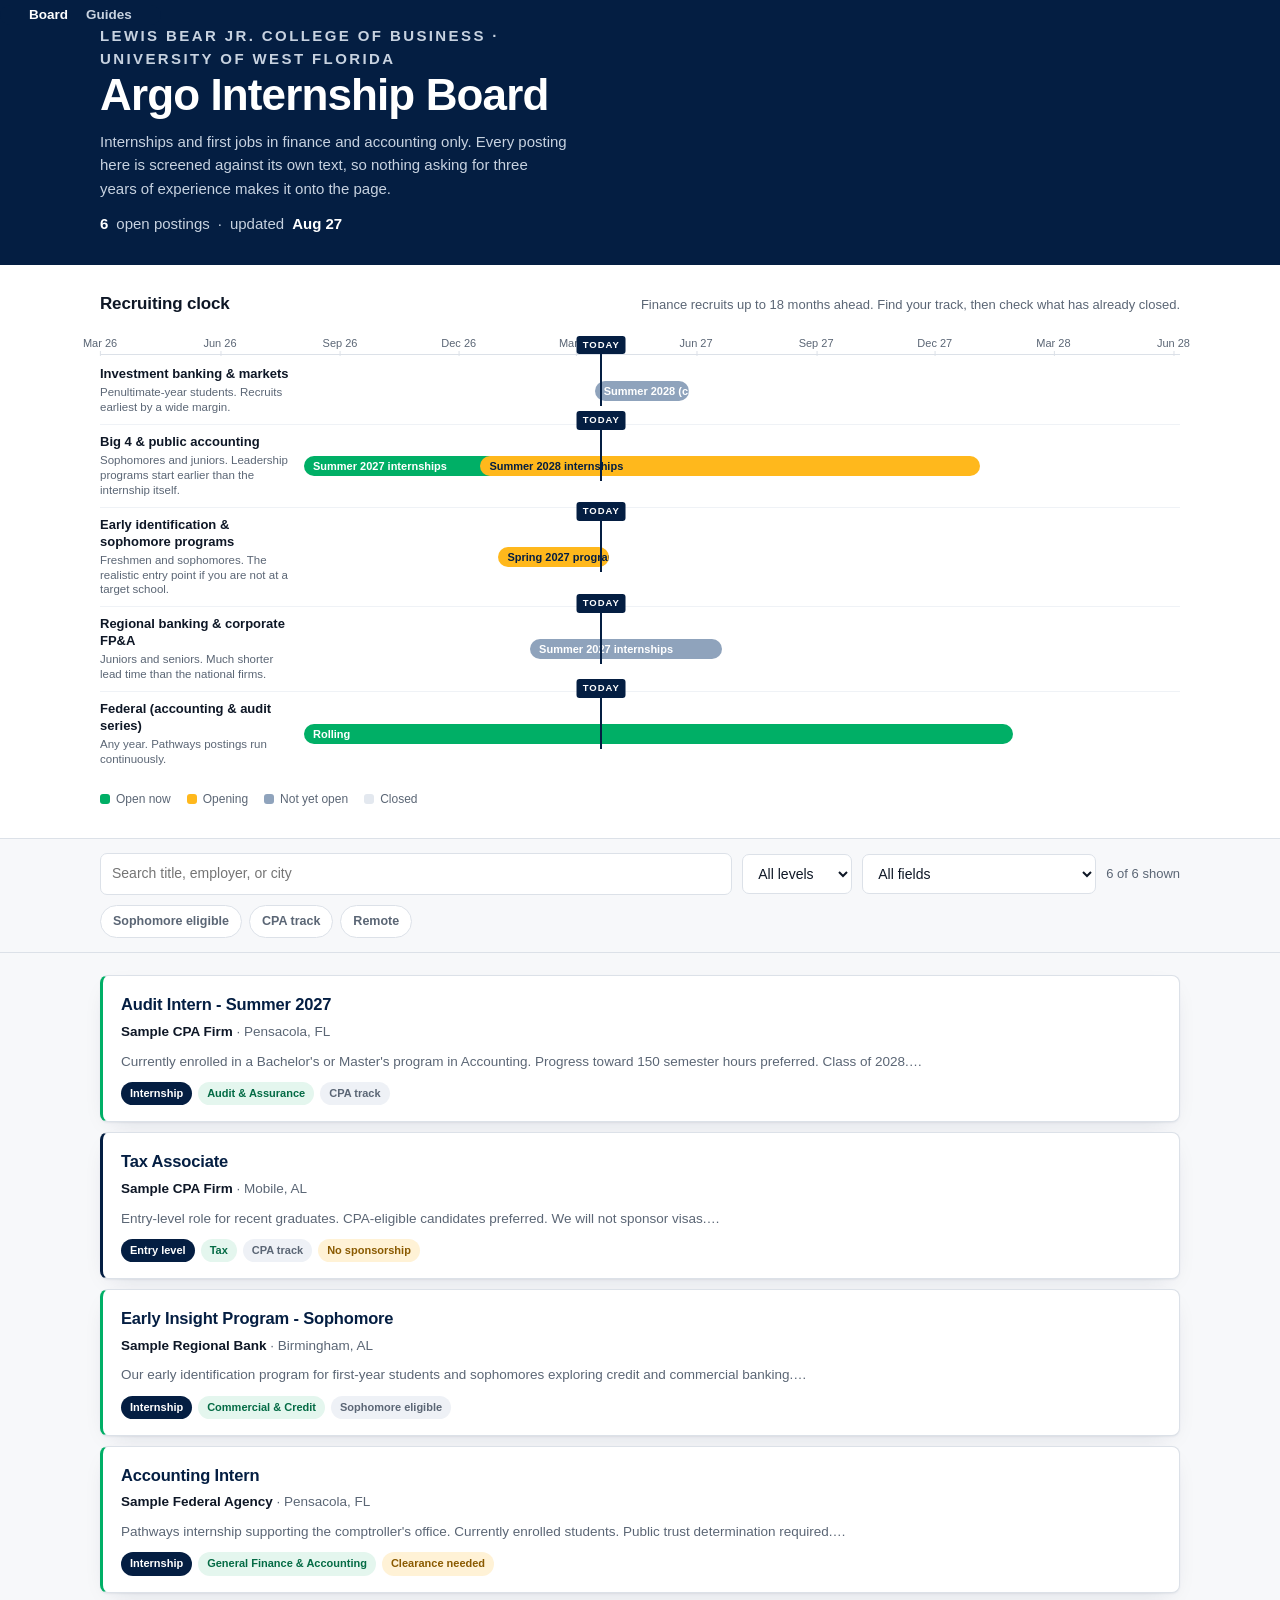
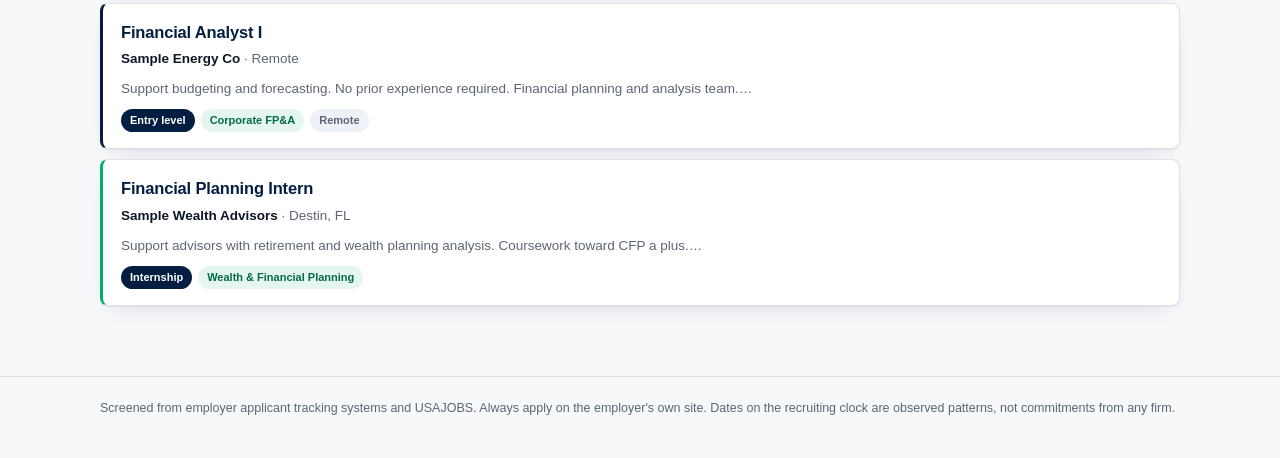
==== site/index.html @ 9f998d8c "Add files via upload" ====
<!DOCTYPE html>
<html lang="en">
<head>
<meta charset="utf-8">
<meta name="viewport" content="width=device-width, initial-scale=1">
<title>Argo Internship Board — Finance &amp; Accounting</title>
<meta name="description" content="Internships and entry-level roles for finance and accounting students, filtered so 'entry level' actually means entry level.">
<style>
:root{
  --navy:#041E42; --green:#00AF66; --marigold:#FFB81C;
  --ink:#0E1726; --muted:#5B6675; --line:#DCE1E8;
  --paper:#F7F8FA; --white:#fff;
  --shadow:0 1px 2px rgba(4,30,66,.06),0 8px 24px -12px rgba(4,30,66,.18);
}
*{box-sizing:border-box}
html{-webkit-text-size-adjust:100%}
body{
  margin:0; background:var(--paper); color:var(--ink);
  font:16px/1.55 Arial,Helvetica,sans-serif;
}
.wrap{max-width:1120px;margin:0 auto;padding:0 20px}
a{color:var(--navy)}
:focus-visible{outline:3px solid var(--marigold);outline-offset:2px;border-radius:3px}

/* ---------- masthead ---------- */
.masthead{background:var(--navy);color:#fff;padding:12px 0 30px}
.bar{background:var(--navy);padding:12px 0;border-bottom:1px solid rgba(255,255,255,.1)}
.bar .wrap{display:flex;gap:18px;align-items:center}
.bar a{color:#C7D2E0;text-decoration:none;font-size:13.5px;font-weight:700}
.bar a:hover,.bar a[aria-current]{color:#fff}
.eyebrow{
  font-size:11px;letter-spacing:.16em;text-transform:uppercase;
  color:var(--marigold);font-weight:700;margin:0 0 10px
}
.masthead h1{
  margin:0;font-size:clamp(28px,4.6vw,44px);line-height:1.08;
  letter-spacing:-.02em;font-weight:700
}
.masthead p{margin:12px 0 0;max-width:56ch;color:#C7D2E0;font-size:15px}
.meta{
  margin-top:18px;font-size:13px;color:#8FA3BC;
  display:flex;gap:8px;flex-wrap:wrap;align-items:center
}
.meta b{color:#fff;font-weight:700}

/* ---------- recruiting clock (signature) ---------- */
.clock{background:var(--white);border-bottom:1px solid var(--line);padding:26px 0 30px}
.sec-head{display:flex;justify-content:space-between;align-items:baseline;gap:16px;flex-wrap:wrap;margin-bottom:4px}
.sec-head h2{margin:0;font-size:17px;letter-spacing:-.01em}
.sec-head .hint{font-size:13px;color:var(--muted);margin:0}
.axis{position:relative;height:20px;margin:18px 0 2px;border-bottom:1px solid var(--line)}
.tick{position:absolute;top:0;font-size:11px;color:var(--muted);transform:translateX(-50%);white-space:nowrap}
.tick::after{content:"";position:absolute;left:50%;top:16px;width:1px;height:5px;background:var(--line)}
.track{display:grid;grid-template-columns:190px 1fr;gap:14px;align-items:center;padding:9px 0;border-bottom:1px solid #EFF2F6}
.track:last-child{border-bottom:0}
.track-name{font-size:13px;font-weight:700;line-height:1.3}
.track-name span{display:block;font-weight:400;color:var(--muted);font-size:11.5px;margin-top:2px}
.lane{position:relative;height:30px}
.bar{
  position:absolute;top:5px;height:20px;border-radius:10px;
  display:flex;align-items:center;padding:0 9px;overflow:hidden;
  font-size:11px;font-weight:700;color:#fff;white-space:nowrap;
  border:0;cursor:help
}
.bar.open{background:var(--green)}
.bar.opening{background:var(--marigold);color:var(--navy)}
.bar.upcoming{background:#8FA3BC}
.bar.closed{background:#E3E8EF;color:var(--muted)}
.today{position:absolute;top:-24px;bottom:0;width:2px;background:var(--navy);z-index:3}
.today::after{
  content:"TODAY";position:absolute;top:-16px;left:50%;transform:translateX(-50%);
  background:var(--navy);color:#fff;font-size:9.5px;font-weight:700;
  letter-spacing:.1em;padding:2px 6px;border-radius:3px
}
.legend{display:flex;gap:16px;flex-wrap:wrap;margin-top:14px;font-size:12px;color:var(--muted)}
.legend i{display:inline-block;width:10px;height:10px;border-radius:3px;margin-right:6px;vertical-align:-1px}

/* ---------- controls ---------- */
.controls{
  position:sticky;top:0;z-index:5;background:rgba(247,248,250,.94);
  backdrop-filter:blur(8px);border-bottom:1px solid var(--line);padding:14px 0
}
.controls .row{display:flex;gap:10px;flex-wrap:wrap;align-items:center}
input[type=search],select{
  font:inherit;font-size:14px;padding:9px 11px;border:1px solid var(--line);
  border-radius:7px;background:var(--white);color:var(--ink);min-height:40px
}
input[type=search]{flex:1 1 240px}
.chips{display:flex;gap:7px;flex-wrap:wrap;margin-top:10px}
.chip{
  font:inherit;font-size:12.5px;font-weight:700;padding:6px 12px;border-radius:99px;
  border:1px solid var(--line);background:var(--white);color:var(--muted);cursor:pointer
}
.chip[aria-pressed=true]{background:var(--navy);border-color:var(--navy);color:#fff}
.count{font-size:13px;color:var(--muted);margin-left:auto;white-space:nowrap}

/* ---------- postings ---------- */
main{padding:22px 0 60px}
.card{
  background:var(--white);border:1px solid var(--line);border-left:3px solid var(--navy);
  border-radius:8px;padding:16px 18px;margin-bottom:10px;box-shadow:var(--shadow)
}
.card.internship{border-left-color:var(--green)}
.card h3{margin:0 0 4px;font-size:16.5px;letter-spacing:-.01em}
.card h3 a{text-decoration:none}
.card h3 a:hover{text-decoration:underline}
.org{font-size:13.5px;color:var(--muted);margin:0 0 9px}
.org b{color:var(--ink);font-weight:700}
.snippet{margin:0;font-size:13.5px;color:var(--muted);line-height:1.5}
.tags{display:flex;gap:6px;flex-wrap:wrap;margin:10px 0 0}
.tag{font-size:11px;font-weight:700;padding:3px 9px;border-radius:99px;background:#EEF1F6;color:var(--muted)}
.tag.level{background:var(--navy);color:#fff}
.tag.bucket{background:#E4F6EE;color:#046B45}
.tag.warn{background:#FFF2D6;color:#8A5A00}
.empty{text-align:center;padding:56px 20px;color:var(--muted)}
.empty b{display:block;color:var(--ink);font-size:17px;margin-bottom:6px}
footer{border-top:1px solid var(--line);padding:22px 0 40px;font-size:12.5px;color:var(--muted)}

@media(max-width:760px){
  .track{grid-template-columns:1fr;gap:4px}
  .lane{height:26px}
  .count{margin-left:0;width:100%}
}
@media(prefers-reduced-motion:reduce){*{transition:none!important;animation:none!important}}
</style>
</head>
<body>

<nav class="bar"><div class="wrap">
  <a href="index.html" aria-current="page">Board</a>
  <a href="learn.html">Guides</a>
</div></nav>

<header class="masthead">
  <div class="wrap">
    <p class="eyebrow">Lewis Bear Jr. College of Business · University of West Florida</p>
    <h1>Argo Internship Board</h1>
    <p>Internships and first jobs in finance and accounting only. Every posting here is screened against its own text, so nothing asking for three years of experience makes it onto the page.</p>
    <p class="meta"><b id="jobCount">—</b> open postings <span>·</span> updated <b id="updated">—</b></p>
  </div>
</header>

<section class="clock" aria-labelledby="clockHead">
  <div class="wrap">
    <div class="sec-head">
      <h2 id="clockHead">Recruiting clock</h2>
      <p class="hint">Finance recruits up to 18 months ahead. Find your track, then check what has already closed.</p>
    </div>
    <div class="axis" id="axis"></div>
    <div id="tracks"></div>
    <div class="legend">
      <span><i style="background:#00AF66"></i>Open now</span>
      <span><i style="background:#FFB81C"></i>Opening</span>
      <span><i style="background:#8FA3BC"></i>Not yet open</span>
      <span><i style="background:#E3E8EF"></i>Closed</span>
    </div>
  </div>
</section>

<section class="controls" aria-label="Filter postings">
  <div class="wrap">
    <div class="row">
      <input type="search" id="q" placeholder="Search title, employer, or city" aria-label="Search postings">
      <select id="level" aria-label="Filter by level">
        <option value="">All levels</option>
        <option>Internship</option>
        <option>Entry level</option>
      </select>
      <select id="bucket" aria-label="Filter by field"><option value="">All fields</option></select>
      <span class="count" id="count"></span>
    </div>
    <div class="chips" id="chips"></div>
  </div>
</section>

<main>
  <div class="wrap" id="list"></div>
</main>

<footer>
  <div class="wrap">
    Screened from employer applicant tracking systems and USAJOBS. Always apply on the employer's own site.
    Dates on the recruiting clock are observed patterns, not commitments from any firm.
  </div>
</footer>

<script>
const CHIPS = ["Sophomore eligible","CPA track","Remote"];
let JOBS = [], active = new Set();

const fmt = d => new Date(d).toLocaleDateString("en-US",{month:"short",day:"numeric"});
const esc = s => String(s??"").replace(/[&<>"]/g,c=>({"&":"&amp;","<":"&lt;",">":"&gt;",'"':"&quot;"}[c]));

/* ---------- recruiting clock ---------- */
function drawClock(cal){
  const now = new Date();
  const start = new Date(now); start.setMonth(start.getMonth()-9); start.setDate(1);
  const end   = new Date(now); end.setMonth(end.getMonth()+18);
  const span  = end - start;
  const pct   = d => Math.max(0, Math.min(100, (new Date(d)-start)/span*100));

  const axis = document.getElementById("axis");
  for(let d=new Date(start); d<end; d.setMonth(d.getMonth()+3)){
    const t = document.createElement("span");
    t.className = "tick";
    t.style.left = pct(d)+"%";
    t.textContent = d.toLocaleDateString("en-US",{month:"short",year:"2-digit"});
    axis.appendChild(t);
  }

  const host = document.getElementById("tracks");
  cal.tracks.forEach(tr=>{
    const row = document.createElement("div");
    row.className = "track";
    row.innerHTML = `<div class="track-name">${esc(tr.track)}<span>${esc(tr.audience)}</span></div>`;
    const lane = document.createElement("div");
    lane.className = "lane";

    tr.windows.forEach(w=>{
      const l = pct(w.opens), r = pct(w.closes);
      if(r - l < 0.4) return;                    // entirely off-axis
      const bar = document.createElement("button");
      bar.type = "button";
      bar.className = "bar " + w.status;
      bar.style.left = l+"%";
      bar.style.width = (r-l)+"%";
      bar.textContent = w.cycle;
      bar.title = `${w.cycle}\n${fmt(w.opens)} – ${fmt(w.closes)}\n\n${w.note}`;
      lane.appendChild(bar);
    });

    const marker = document.createElement("div");
    marker.className = "today";
    marker.style.left = pct(now)+"%";
    lane.appendChild(marker);

    row.appendChild(lane);
    host.appendChild(row);
  });
}

/* ---------- postings ---------- */
function render(){
  const q = document.getElementById("q").value.toLowerCase().trim();
  const lvl = document.getElementById("level").value;
  const bkt = document.getElementById("bucket").value;

  const hits = JOBS.filter(j=>{
    if(lvl && j.level !== lvl) return false;
    if(bkt && j.bucket !== bkt) return false;
    for(const f of active) if(!(j.flags||[]).includes(f)) return false;
    if(q && !`${j.title} ${j.company} ${j.location}`.toLowerCase().includes(q)) return false;
    return true;
  });

  document.getElementById("count").textContent =
    `${hits.length} of ${JOBS.length} shown`;

  const list = document.getElementById("list");
  if(!hits.length){
    list.innerHTML = `<div class="empty"><b>Nothing matches those filters.</b>
      Clear a filter, or widen the field. Postings refresh four times a day.</div>`;
    return;
  }

  list.innerHTML = hits.map(j=>{
    const warn = new Set(["Clearance needed","No sponsorship"]);
    const tags = [
      `<span class="tag level">${esc(j.level)}</span>`,
      `<span class="tag bucket">${esc(j.bucket)}</span>`,
      ...(j.flags||[]).map(f=>`<span class="tag ${warn.has(f)?"warn":""}">${esc(f)}</span>`)
    ].join("");
    return `<article class="card ${j.level==="Internship"?"internship":""}">
      <h3><a href="${esc(j.url)}" target="_blank" rel="noopener">${esc(j.title)}</a></h3>
      <p class="org"><b>${esc(j.company)}</b>${j.location?" · "+esc(j.location):""}</p>
      ${j.snippet?`<p class="snippet">${esc(j.snippet)}…</p>`:""}
      <div class="tags">${tags}</div>
    </article>`;
  }).join("");
}

function buildChips(){
  const host = document.getElementById("chips");
  CHIPS.forEach(f=>{
    const b = document.createElement("button");
    b.className = "chip"; b.type = "button";
    b.textContent = f; b.setAttribute("aria-pressed","false");
    b.onclick = ()=>{
      active.has(f) ? active.delete(f) : active.add(f);
      b.setAttribute("aria-pressed", active.has(f));
      render();
    };
    host.appendChild(b);
  });
}

/* ---------- boot ---------- */
Promise.all([
  fetch("jobs.json").then(r=>r.json()),
  fetch("calendar.json").then(r=>r.json())
]).then(([data, cal])=>{
  JOBS = data.jobs || [];
  document.getElementById("jobCount").textContent = JOBS.length;
  document.getElementById("updated").textContent =
    data.generated ? fmt(data.generated) : "—";

  const sel = document.getElementById("bucket");
  [...new Set(JOBS.map(j=>j.bucket))].sort().forEach(b=>{
    const o = document.createElement("option"); o.textContent = b; sel.appendChild(o);
  });

  buildChips();
  drawClock(cal);
  render();

  ["q","level","bucket"].forEach(id=>{
    const el = document.getElementById(id);
    el.addEventListener(id==="q" ? "input" : "change", render);
  });
}).catch(err=>{
  document.getElementById("list").innerHTML =
    `<div class="empty"><b>Postings didn't load.</b>
     jobs.json is missing or malformed. Run <code>python scripts/fetch.py</code> and reload.</div>`;
  console.error(err);
});
</script>
</body>
</html>
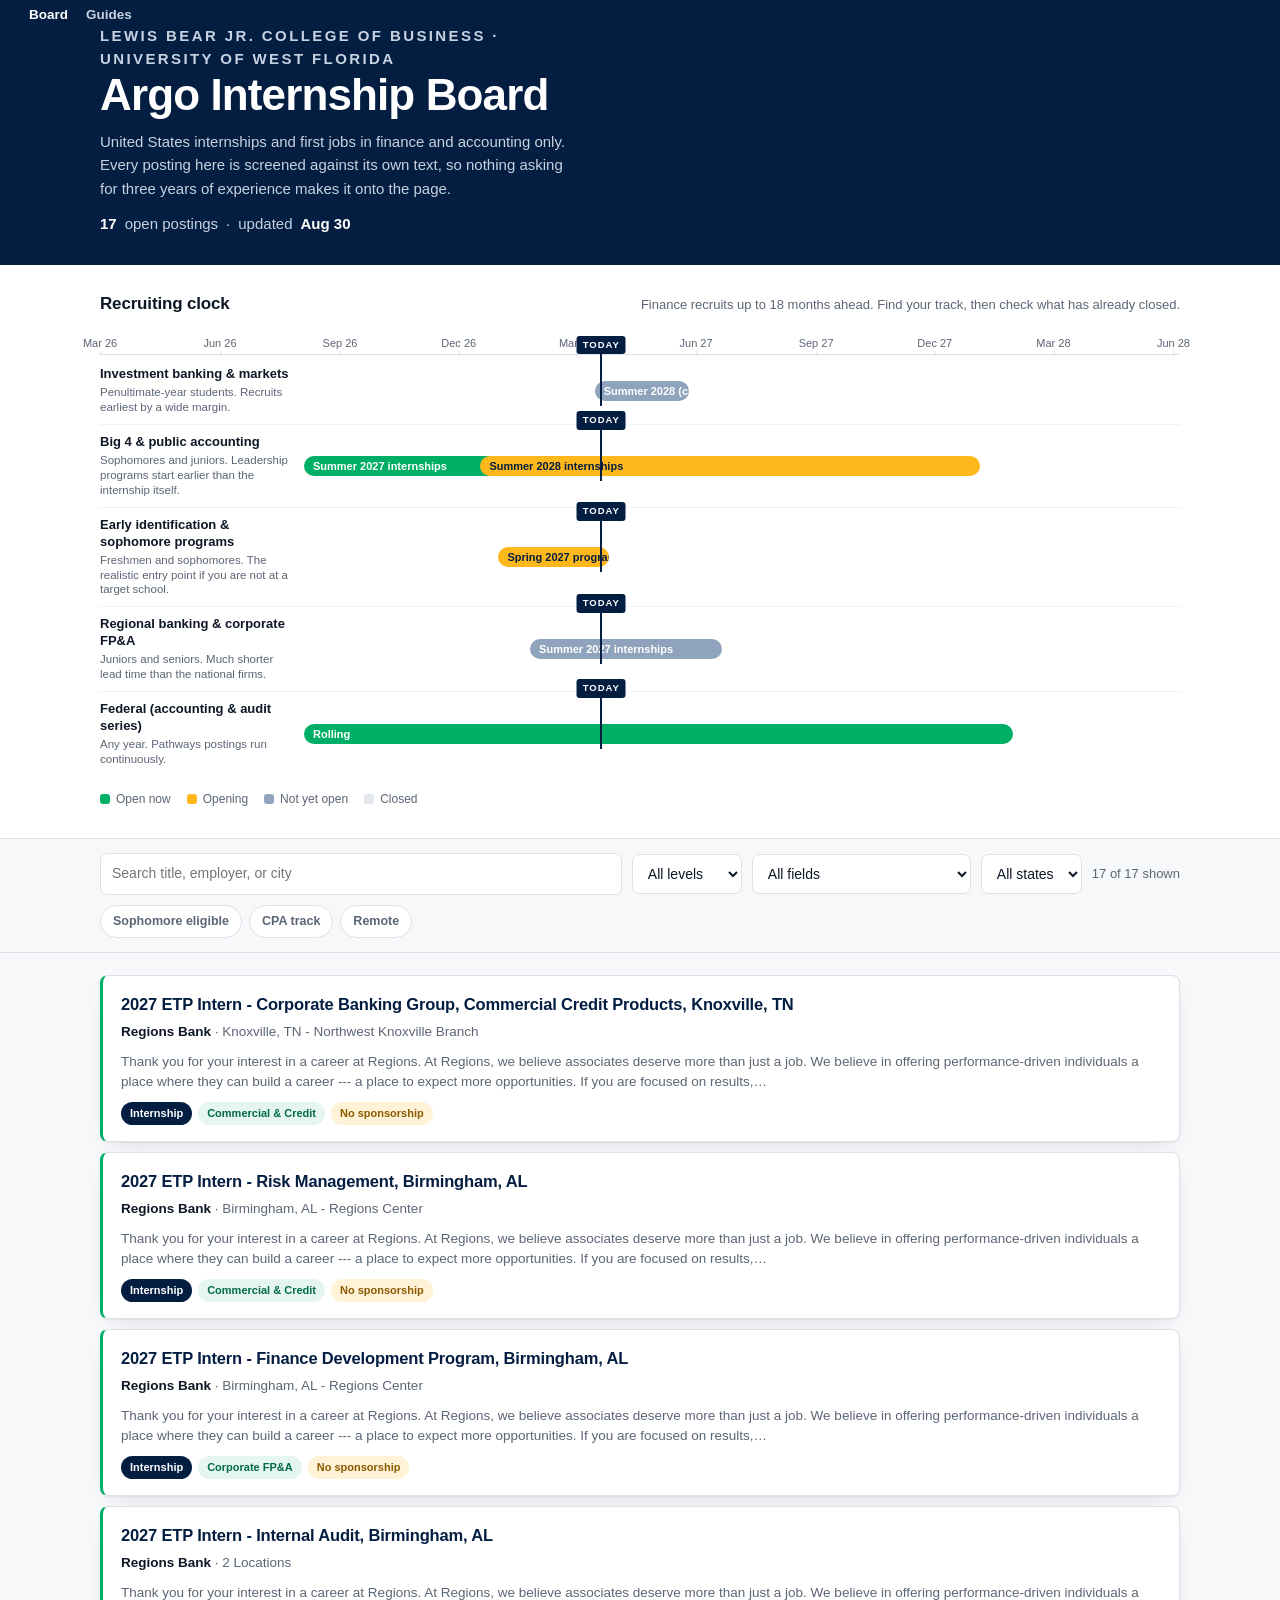
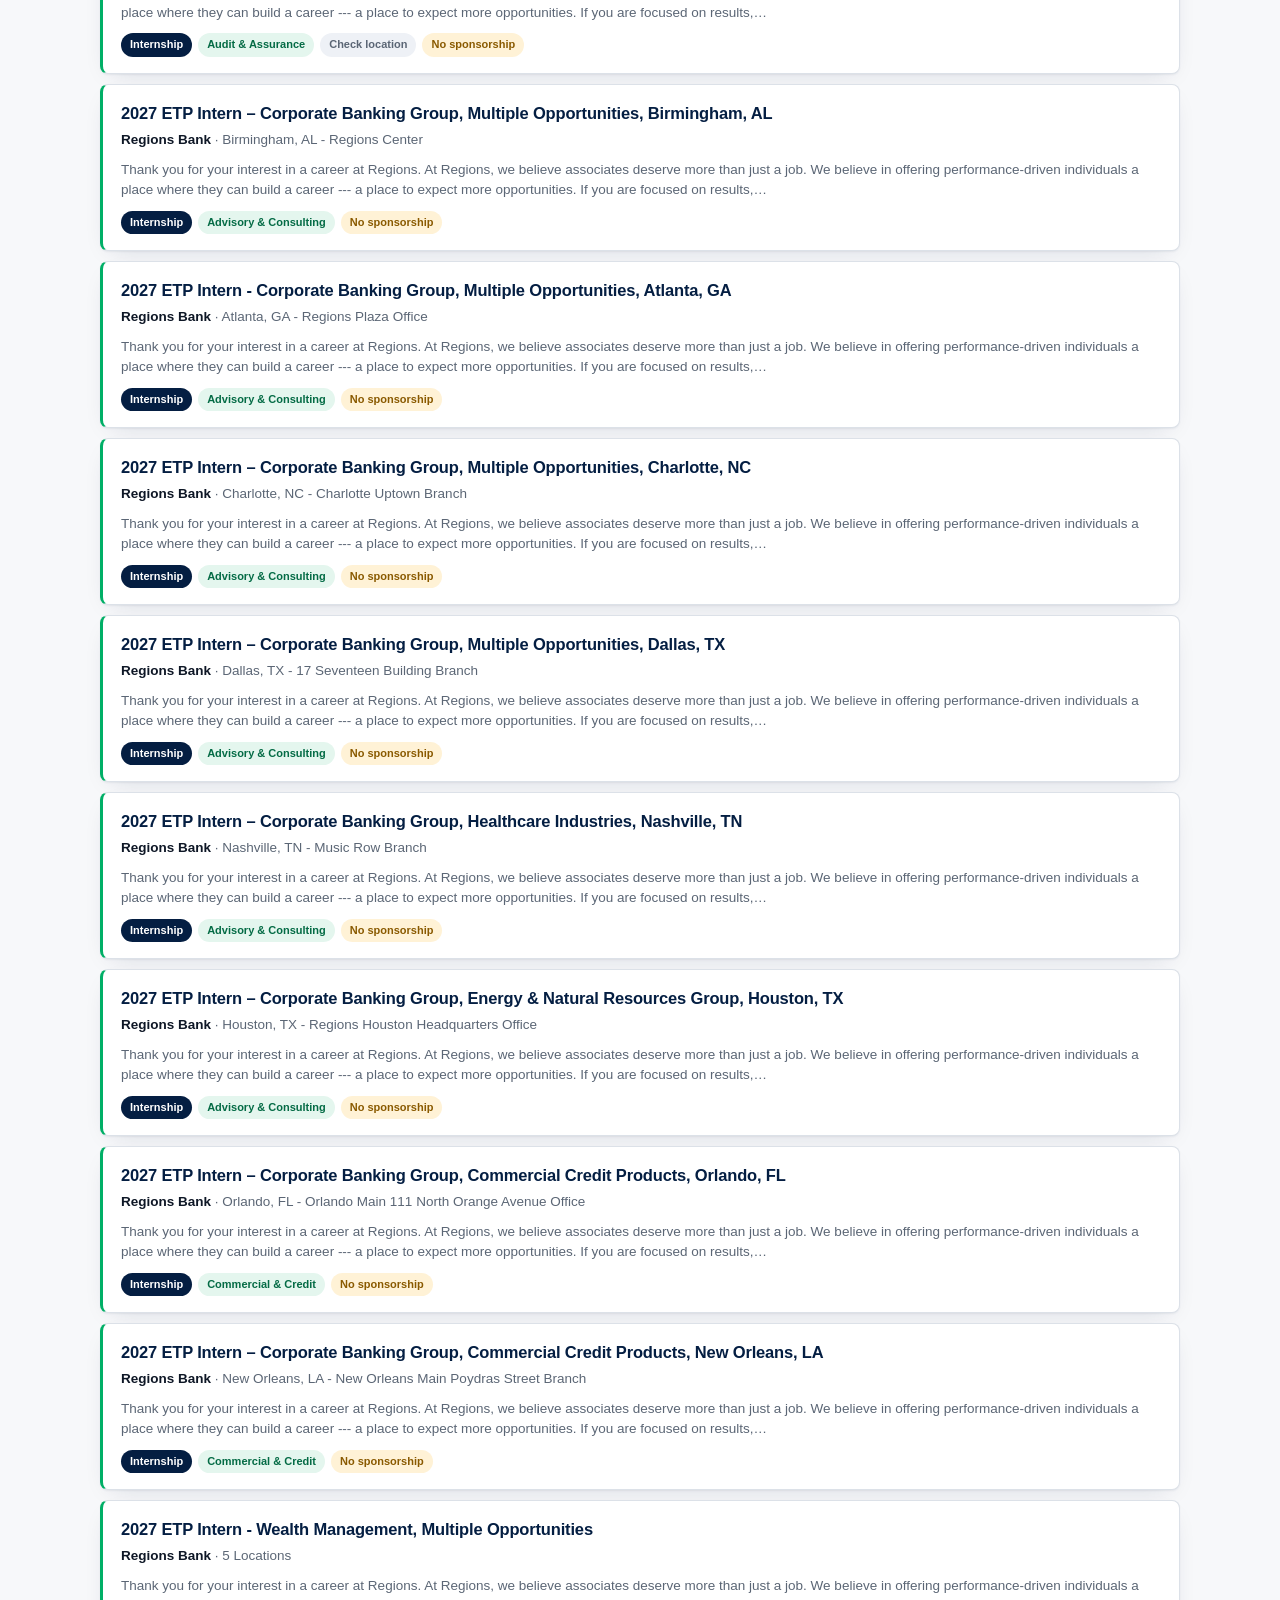
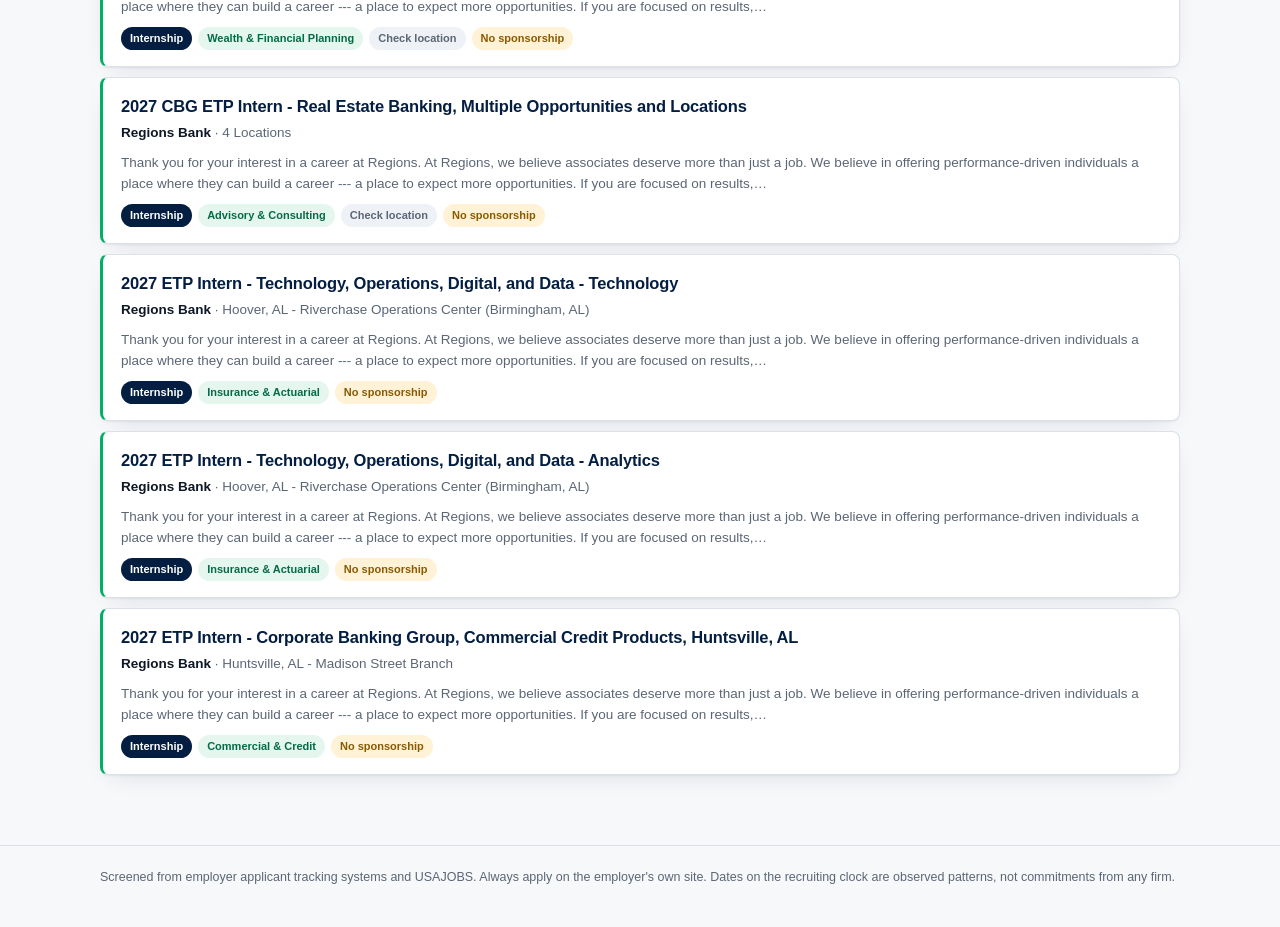
==== commit 4e6f0435: "Add files via upload" ====
--- a/site/index.html
+++ b/site/index.html
@@ -106,6 +106,7 @@
 .card h3 a:hover{text-decoration:underline}
 .org{font-size:13.5px;color:var(--muted);margin:0 0 9px}
 .org b{color:var(--ink);font-weight:700}
+.more{color:var(--green);font-weight:700;font-size:12px}
 .snippet{margin:0;font-size:13.5px;color:var(--muted);line-height:1.5}
 .tags{display:flex;gap:6px;flex-wrap:wrap;margin:10px 0 0}
 .tag{font-size:11px;font-weight:700;padding:3px 9px;border-radius:99px;background:#EEF1F6;color:var(--muted)}
@@ -135,7 +136,7 @@
   <div class="wrap">
     <p class="eyebrow">Lewis Bear Jr. College of Business · University of West Florida</p>
     <h1>Argo Internship Board</h1>
-    <p>Internships and first jobs in finance and accounting only. Every posting here is screened against its own text, so nothing asking for three years of experience makes it onto the page.</p>
+    <p>United States internships and first jobs in finance and accounting only. Every posting here is screened against its own text, so nothing asking for three years of experience makes it onto the page.</p>
     <p class="meta"><b id="jobCount">—</b> open postings <span>·</span> updated <b id="updated">—</b></p>
   </div>
 </header>
@@ -167,6 +168,7 @@
         <option>Entry level</option>
       </select>
       <select id="bucket" aria-label="Filter by field"><option value="">All fields</option></select>
+      <select id="state" aria-label="Filter by state"><option value="">All states</option></select>
       <span class="count" id="count"></span>
     </div>
     <div class="chips" id="chips"></div>
@@ -244,10 +246,12 @@
   const q = document.getElementById("q").value.toLowerCase().trim();
   const lvl = document.getElementById("level").value;
   const bkt = document.getElementById("bucket").value;
+  const st  = document.getElementById("state").value;
 
   const hits = JOBS.filter(j=>{
     if(lvl && j.level !== lvl) return false;
     if(bkt && j.bucket !== bkt) return false;
+    if(st && !(j.states||[j.state]).includes(st)) return false;
     for(const f of active) if(!(j.flags||[]).includes(f)) return false;
     if(q && !`${j.title} ${j.company} ${j.location}`.toLowerCase().includes(q)) return false;
     return true;
@@ -272,7 +276,7 @@
     ].join("");
     return `<article class="card ${j.level==="Internship"?"internship":""}">
       <h3><a href="${esc(j.url)}" target="_blank" rel="noopener">${esc(j.title)}</a></h3>
-      <p class="org"><b>${esc(j.company)}</b>${j.location?" · "+esc(j.location):""}</p>
+      <p class="org"><b>${esc(j.company)}</b>${j.location?" · "+esc(j.location):""}${j.extra_locations?` <span class="more">+${j.extra_locations} more location${j.extra_locations>1?"s":""}</span>`:""}</p>
       ${j.snippet?`<p class="snippet">${esc(j.snippet)}…</p>`:""}
       <div class="tags">${tags}</div>
     </article>`;
@@ -309,11 +313,17 @@
     const o = document.createElement("option"); o.textContent = b; sel.appendChild(o);
   });
 
+  const stSel = document.getElementById("state");
+  [...new Set(JOBS.flatMap(j=>j.states||[j.state]).filter(Boolean))].sort().forEach(st=>{
+    const o = document.createElement("option"); o.value = st; o.textContent = st;
+    stSel.appendChild(o);
+  });
+
   buildChips();
   drawClock(cal);
   render();
 
-  ["q","level","bucket"].forEach(id=>{
+  ["q","level","bucket","state"].forEach(id=>{
     const el = document.getElementById(id);
     el.addEventListener(id==="q" ? "input" : "change", render);
   });
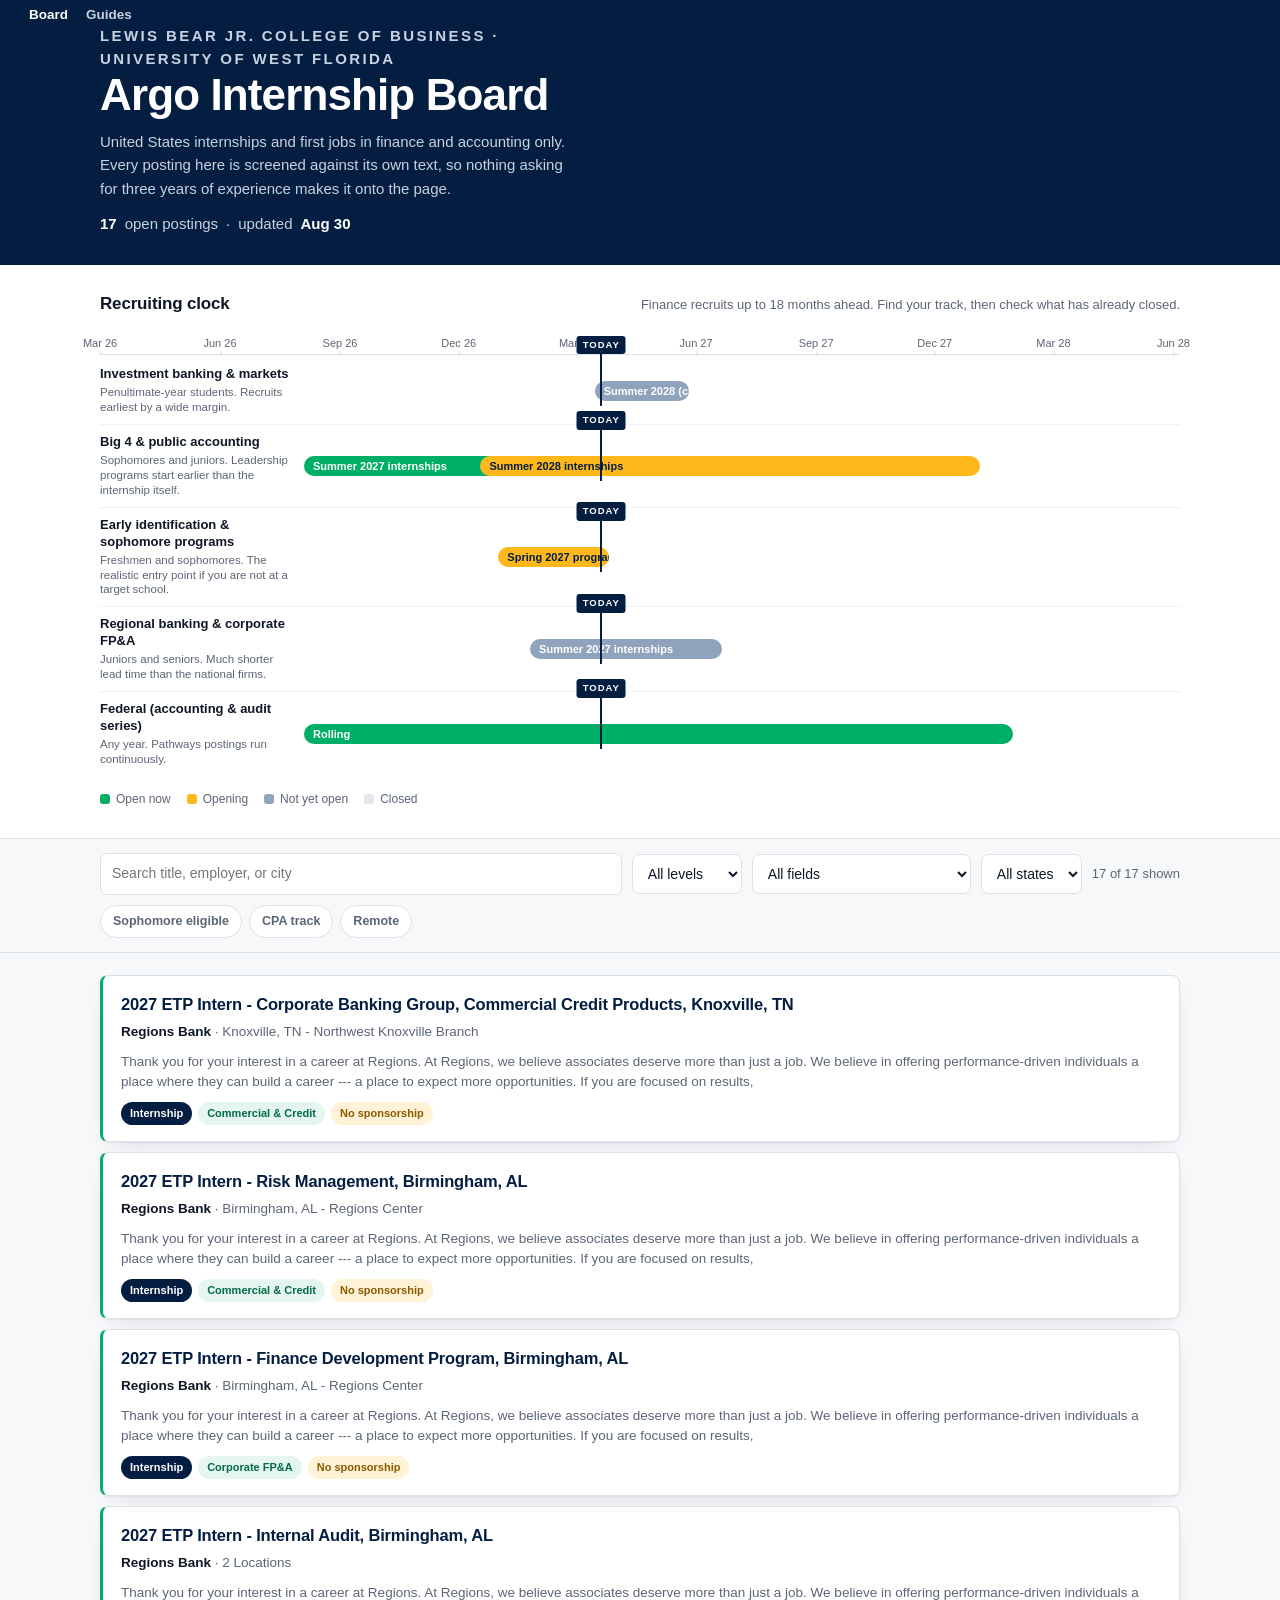
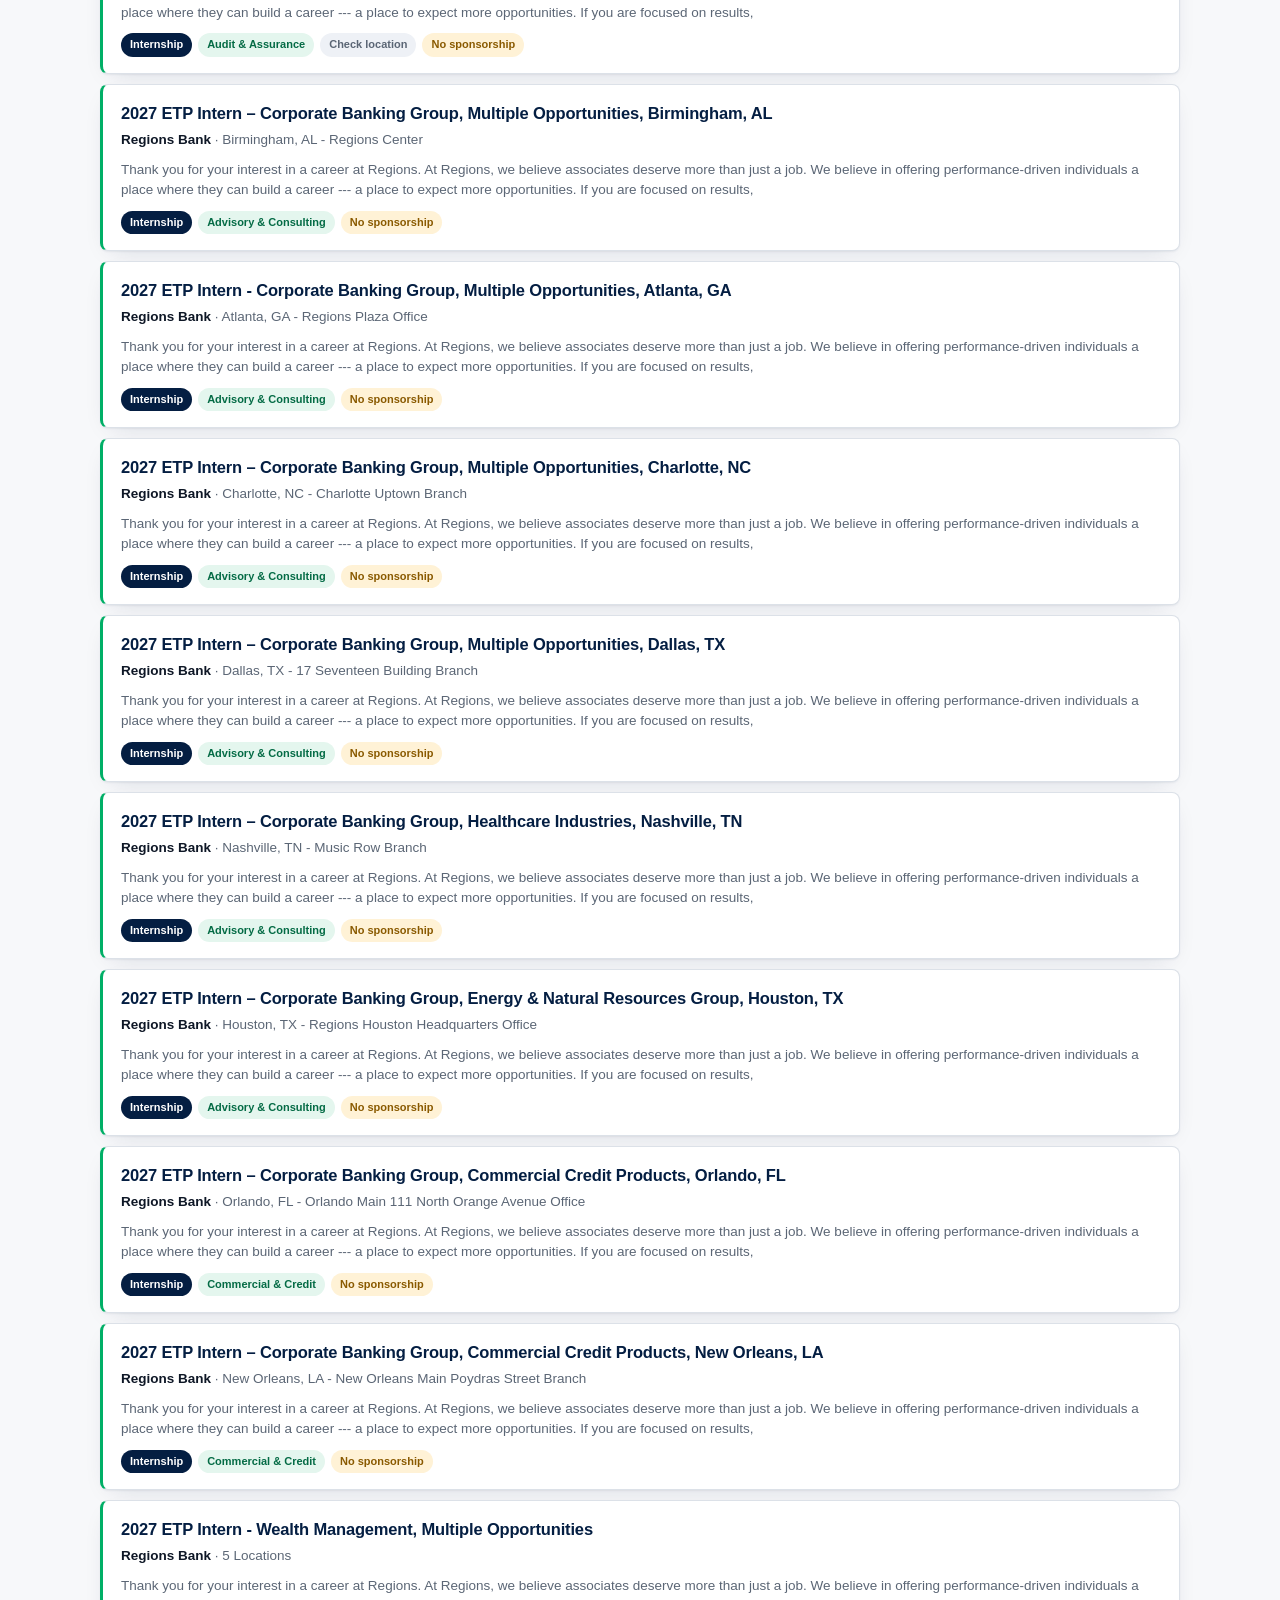
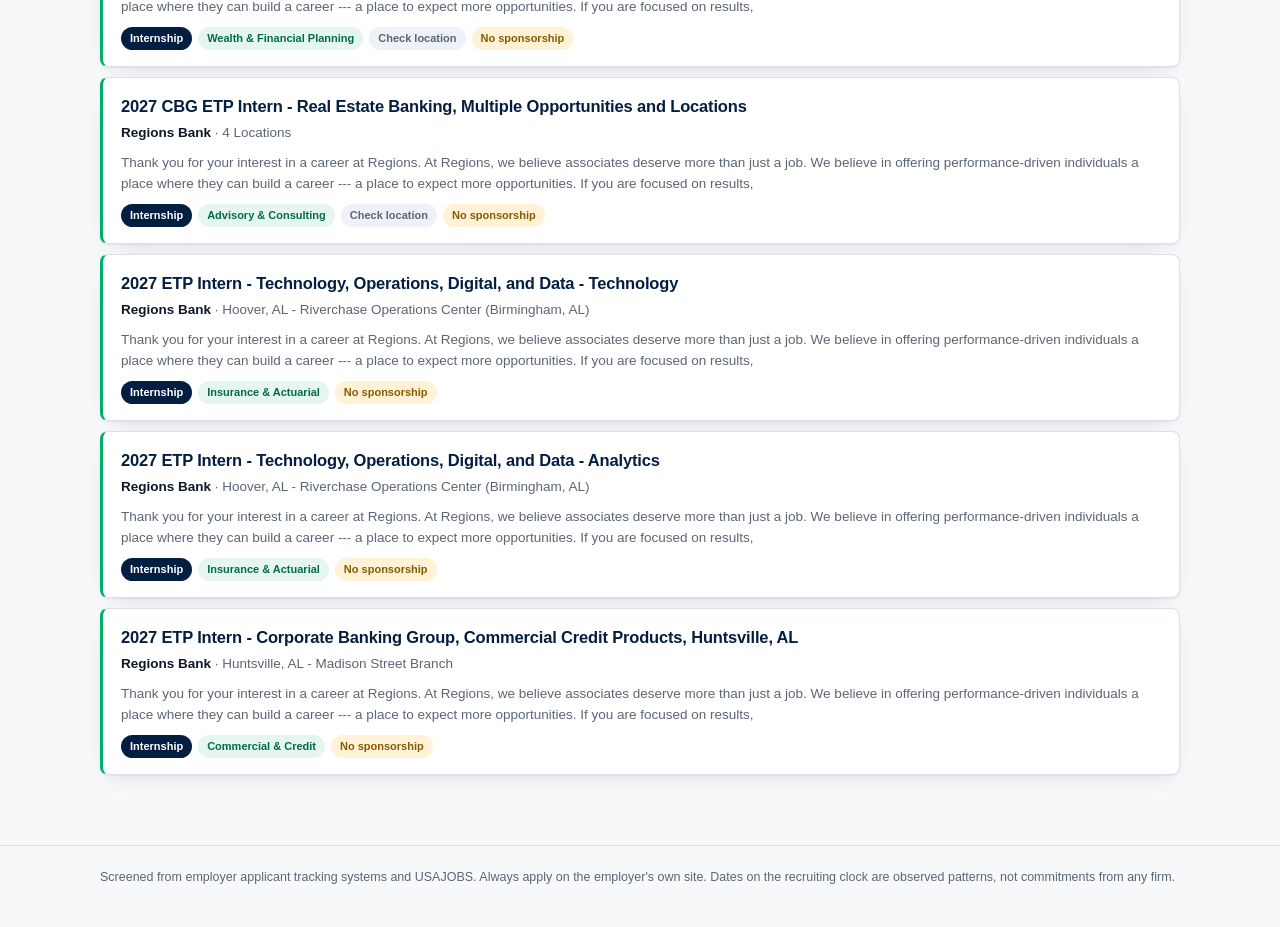
==== commit 001c7438: "Add files via upload" ====
--- a/site/index.html
+++ b/site/index.html
@@ -101,12 +101,16 @@
   border-radius:8px;padding:16px 18px;margin-bottom:10px;box-shadow:var(--shadow)
 }
 .card.internship{border-left-color:var(--green)}
+.card.program{border-left-color:var(--marigold)}
 .card h3{margin:0 0 4px;font-size:16.5px;letter-spacing:-.01em}
 .card h3 a{text-decoration:none}
 .card h3 a:hover{text-decoration:underline}
 .org{font-size:13.5px;color:var(--muted);margin:0 0 9px}
 .org b{color:var(--ink);font-weight:700}
 .more{color:var(--green);font-weight:700;font-size:12px}
+.cycle{margin:0 0 8px;font-size:13px;font-weight:700;color:#8A5A00;
+  background:#FFF6E3;border-left:3px solid var(--marigold);
+  padding:6px 10px;border-radius:0 5px 5px 0}
 .snippet{margin:0;font-size:13.5px;color:var(--muted);line-height:1.5}
 .tags{display:flex;gap:6px;flex-wrap:wrap;margin:10px 0 0}
 .tag{font-size:11px;font-weight:700;padding:3px 9px;border-radius:99px;background:#EEF1F6;color:var(--muted)}
@@ -274,10 +278,11 @@
       `<span class="tag bucket">${esc(j.bucket)}</span>`,
       ...(j.flags||[]).map(f=>`<span class="tag ${warn.has(f)?"warn":""}">${esc(f)}</span>`)
     ].join("");
-    return `<article class="card ${j.level==="Internship"?"internship":""}">
+    return `<article class="card ${(j.flags||[]).includes("Check directly")?"program":(j.level==="Internship"?"internship":"")}">
       <h3><a href="${esc(j.url)}" target="_blank" rel="noopener">${esc(j.title)}</a></h3>
       <p class="org"><b>${esc(j.company)}</b>${j.location?" · "+esc(j.location):""}${j.extra_locations?` <span class="more">+${j.extra_locations} more location${j.extra_locations>1?"s":""}</span>`:""}</p>
-      ${j.snippet?`<p class="snippet">${esc(j.snippet)}…</p>`:""}
+      ${j.cycle?`<p class="cycle">${esc(j.cycle)}</p>`:""}
+      ${j.snippet?`<p class="snippet">${esc(j.snippet)}</p>`:""}
       <div class="tags">${tags}</div>
     </article>`;
   }).join("");
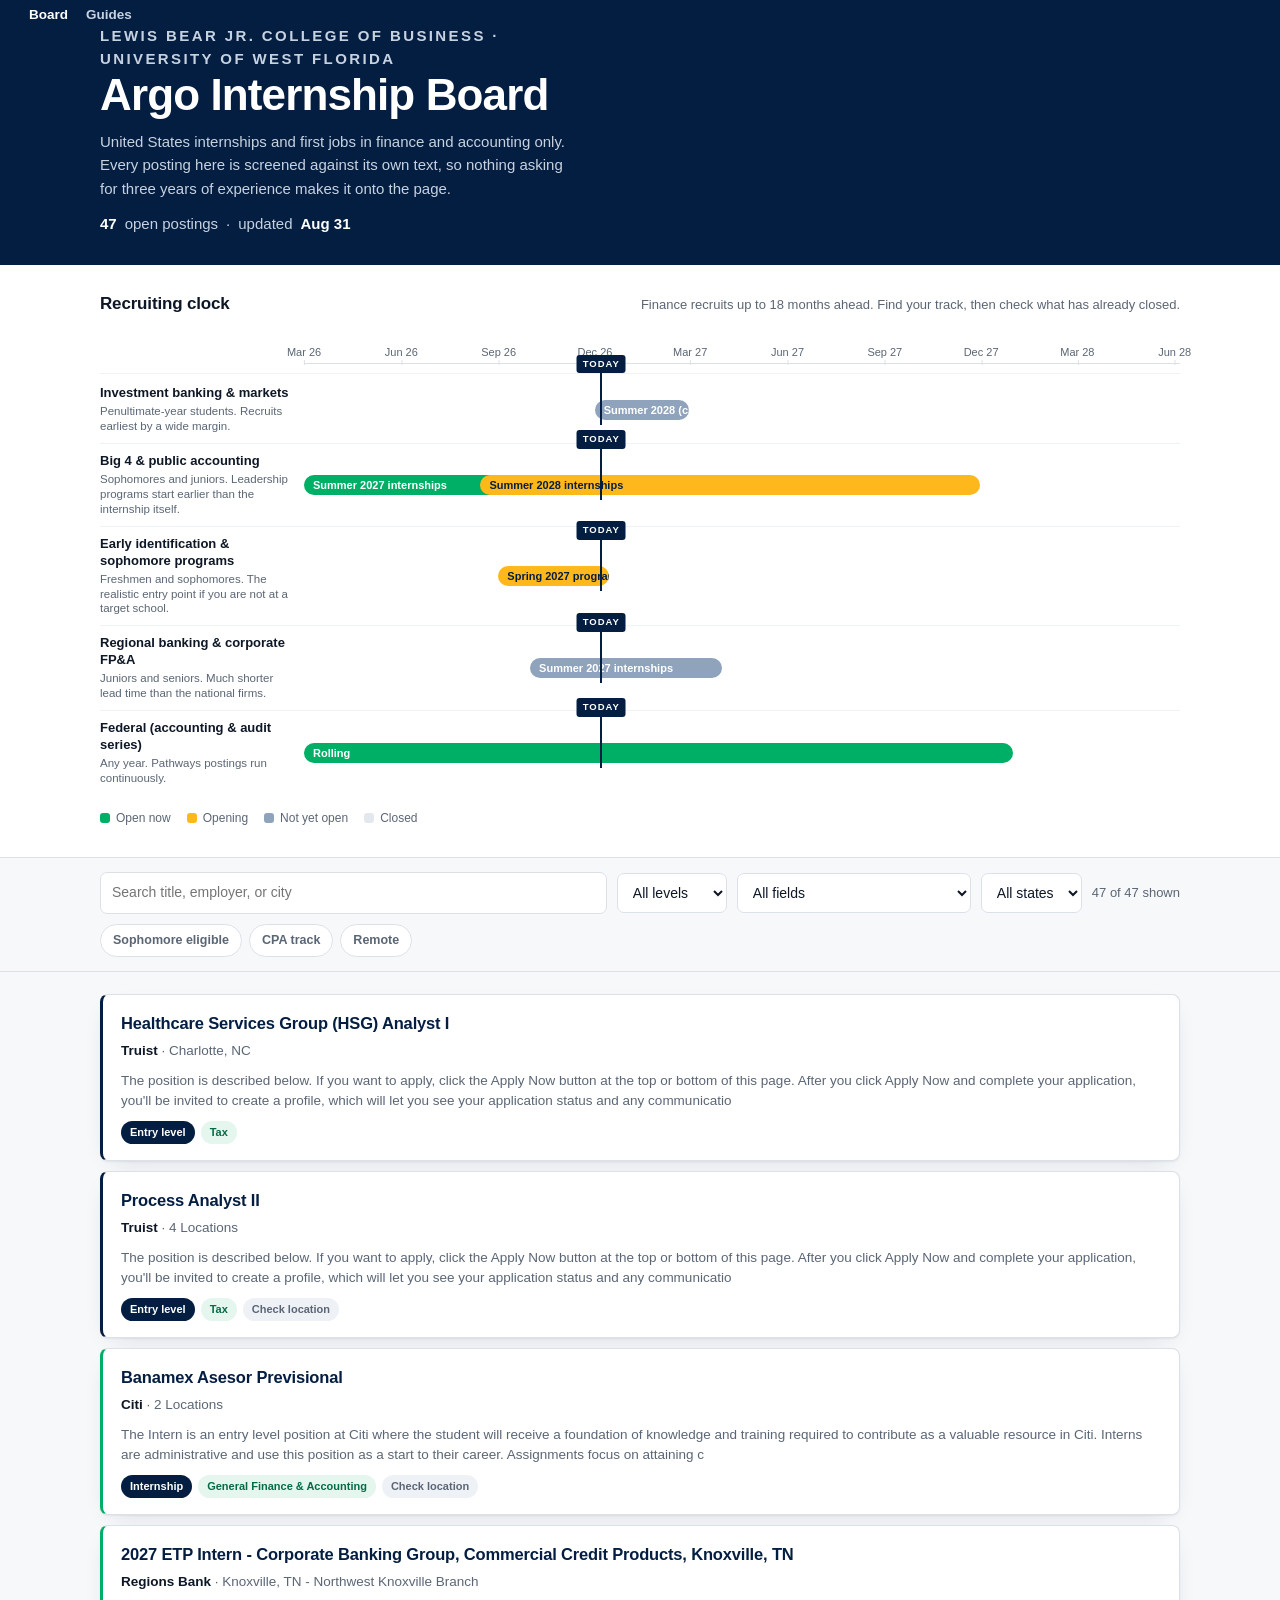
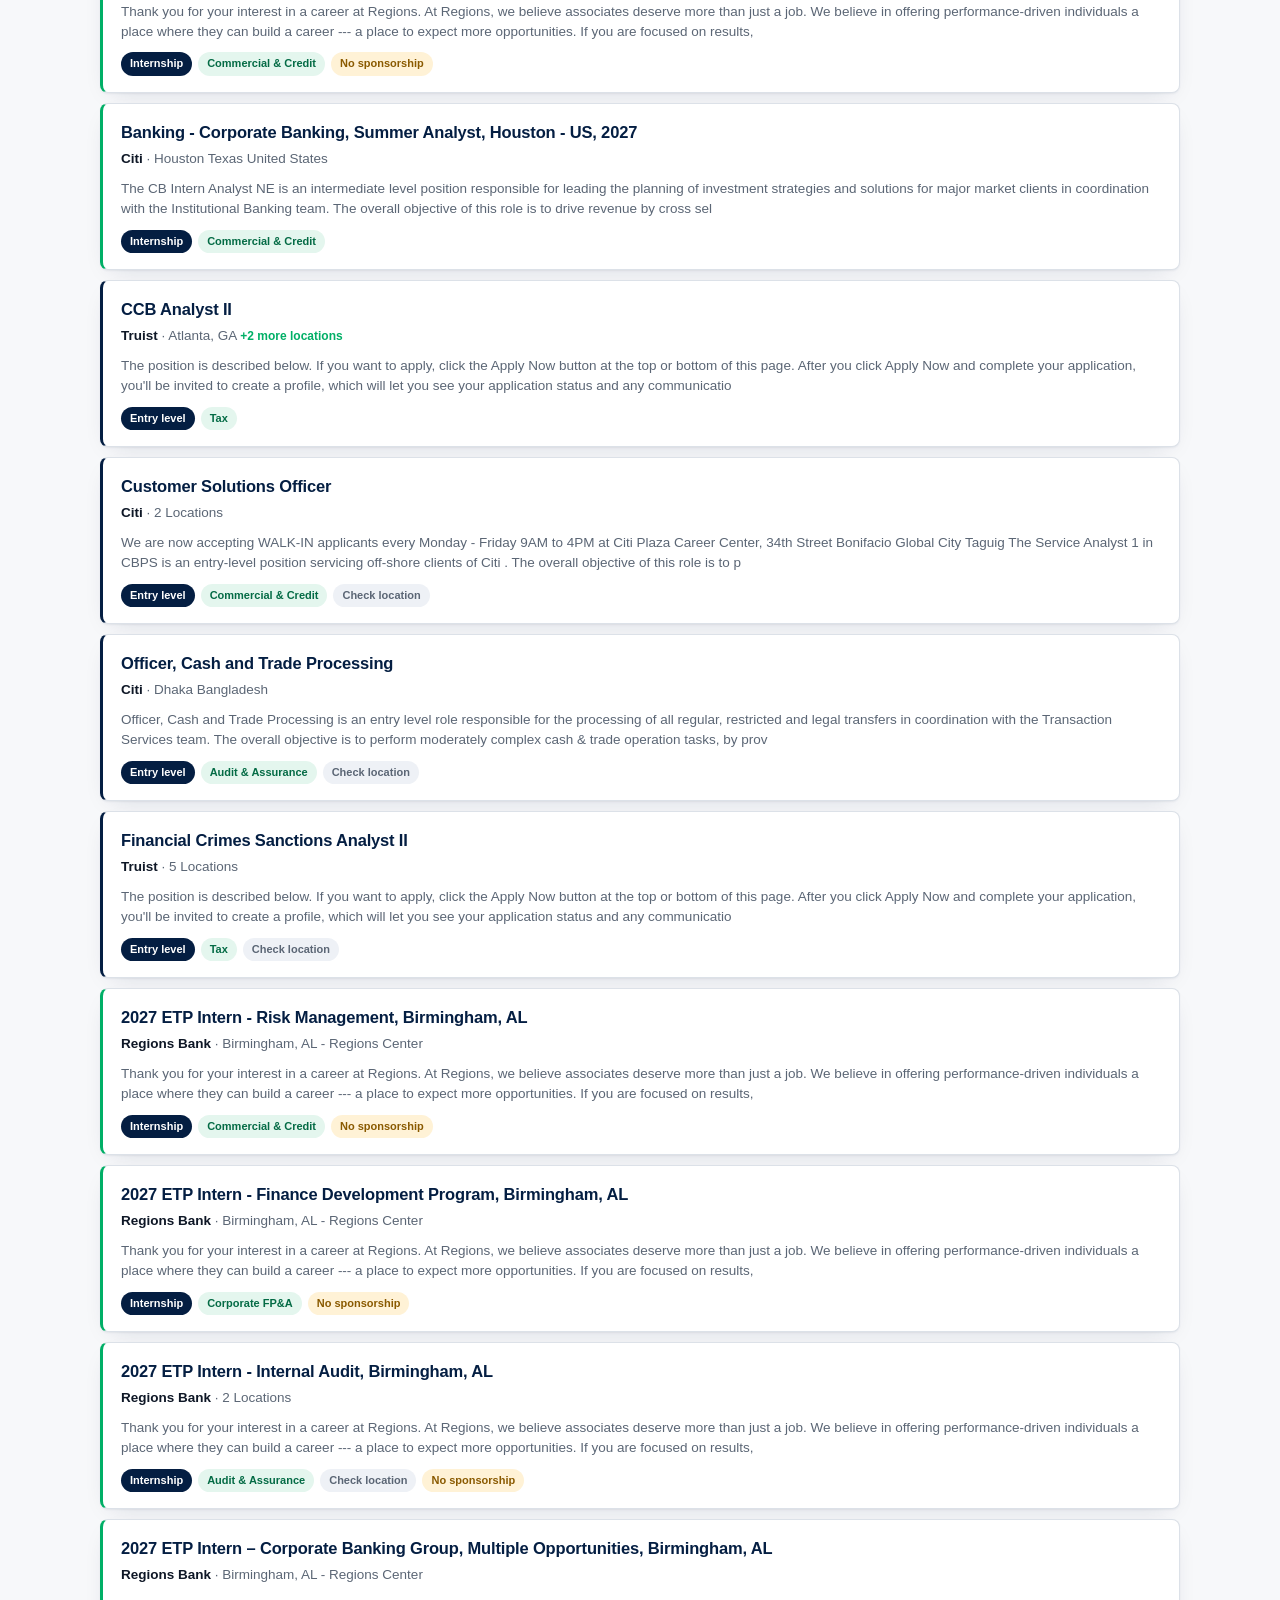
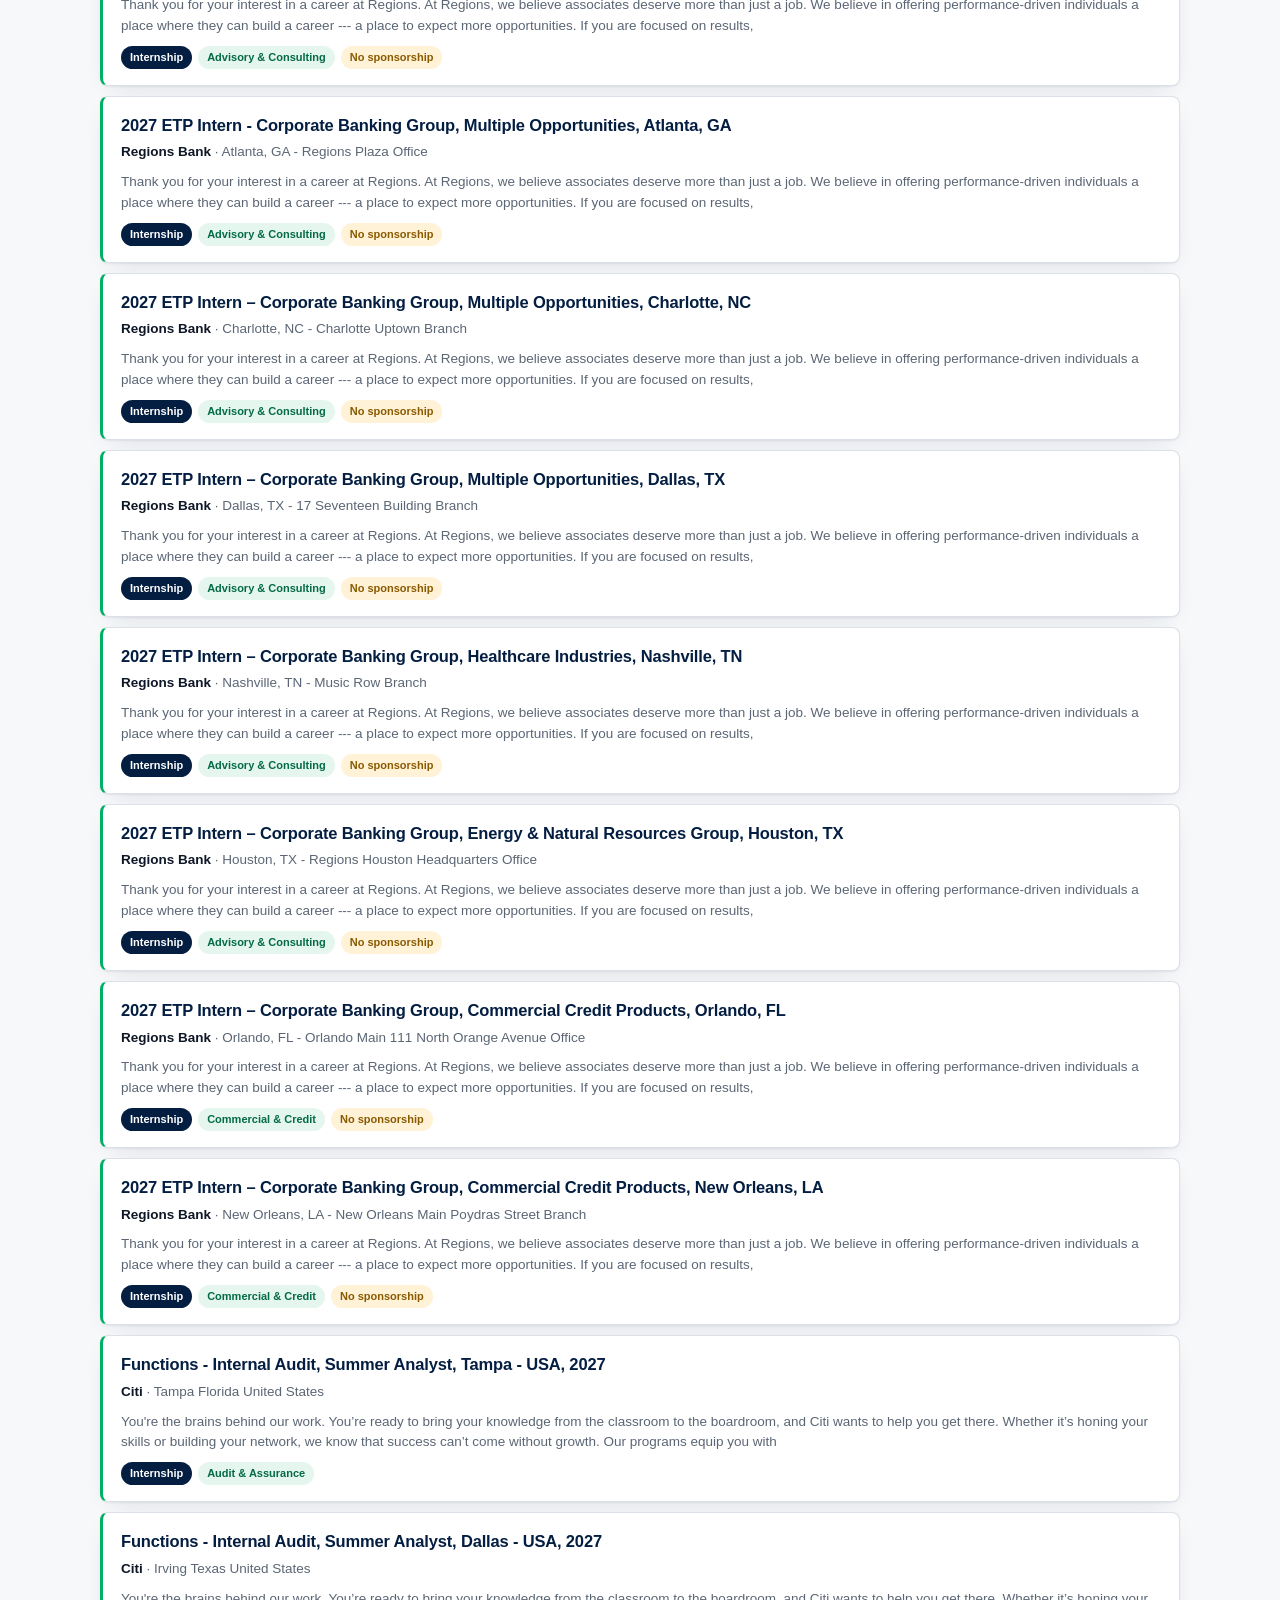
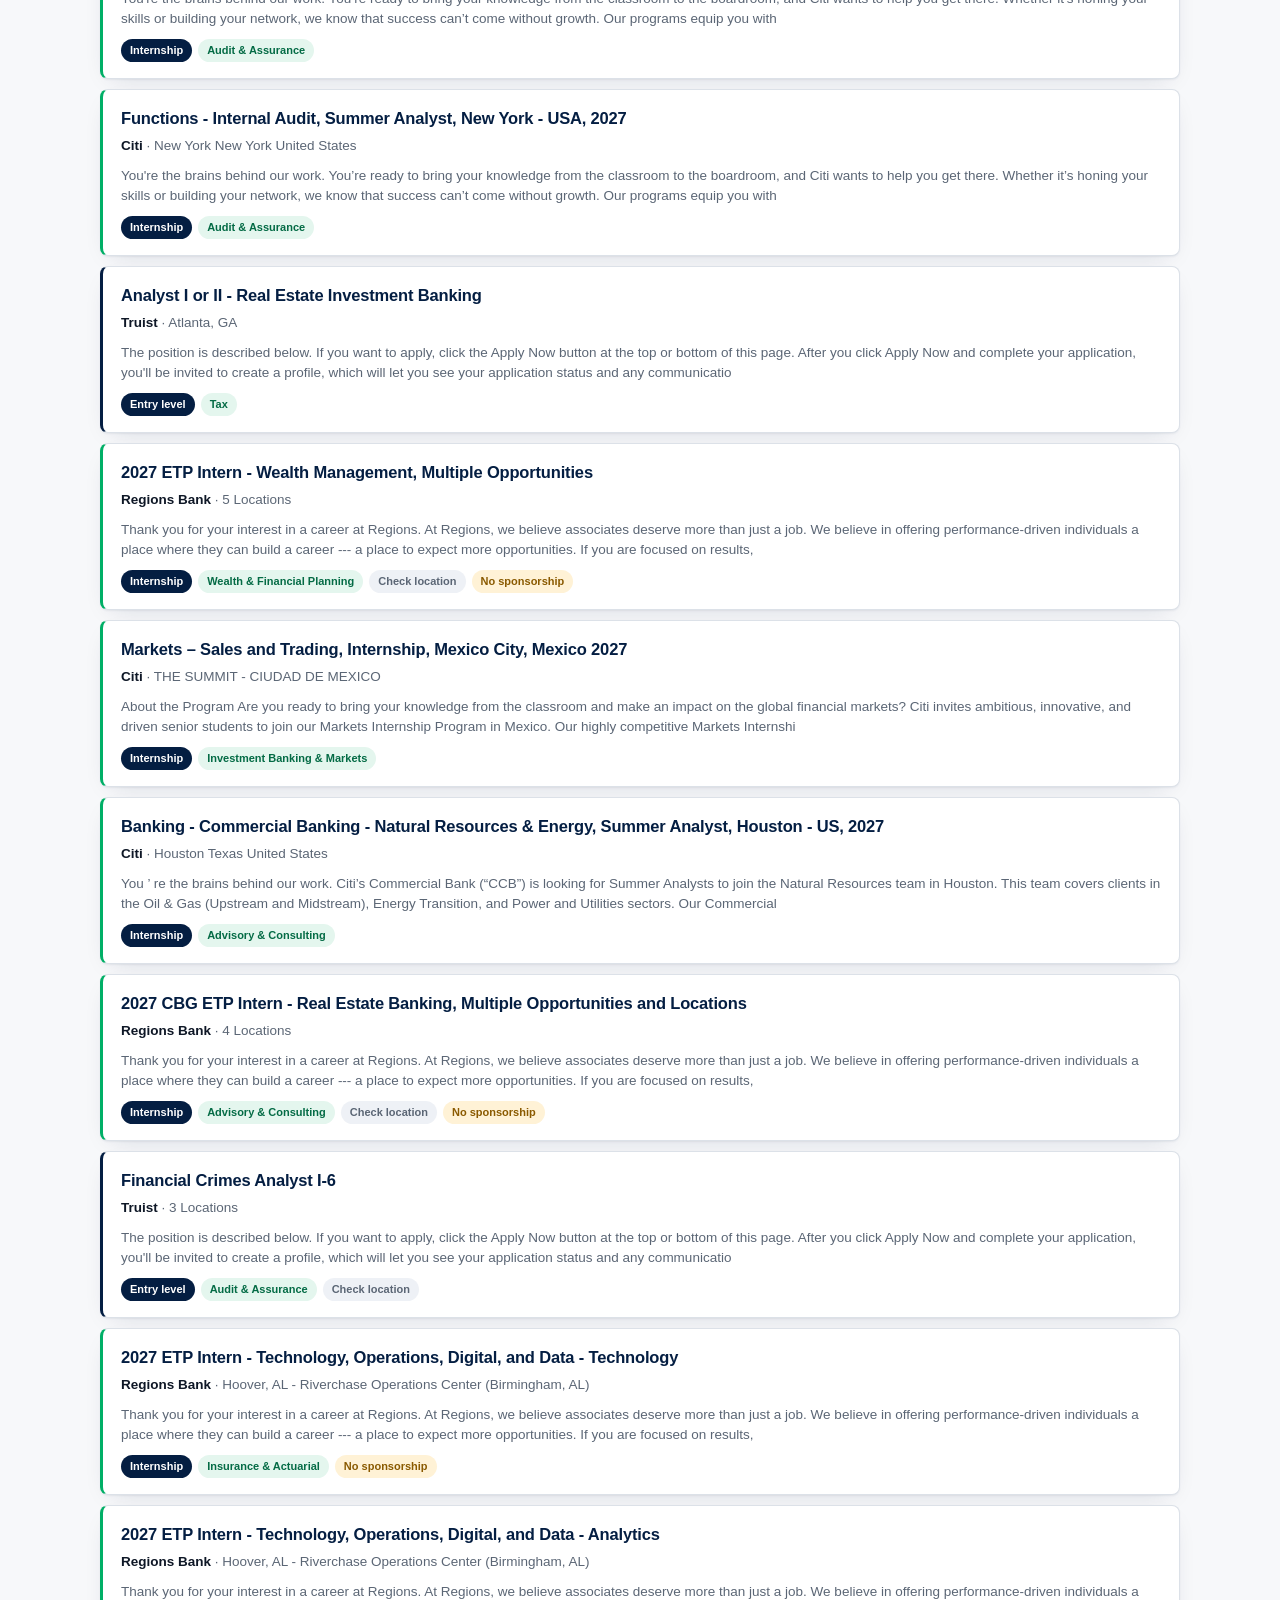
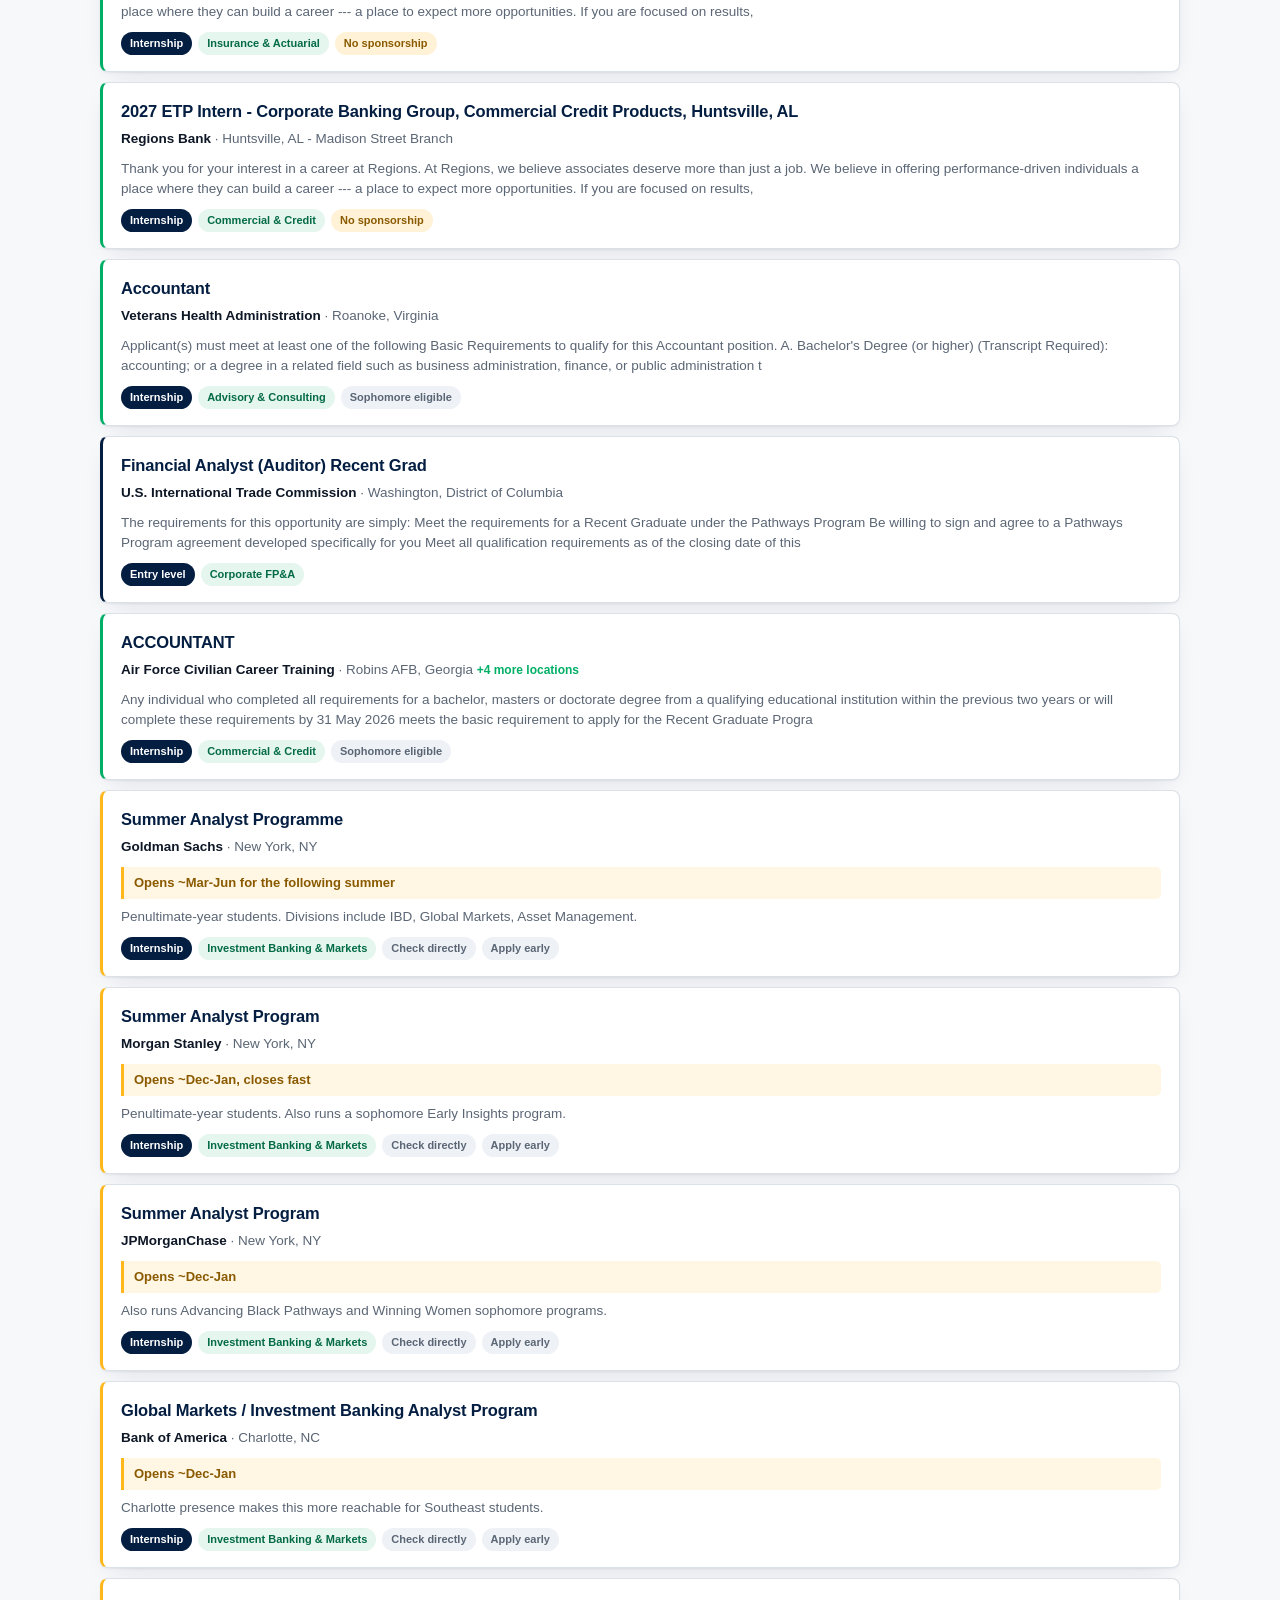
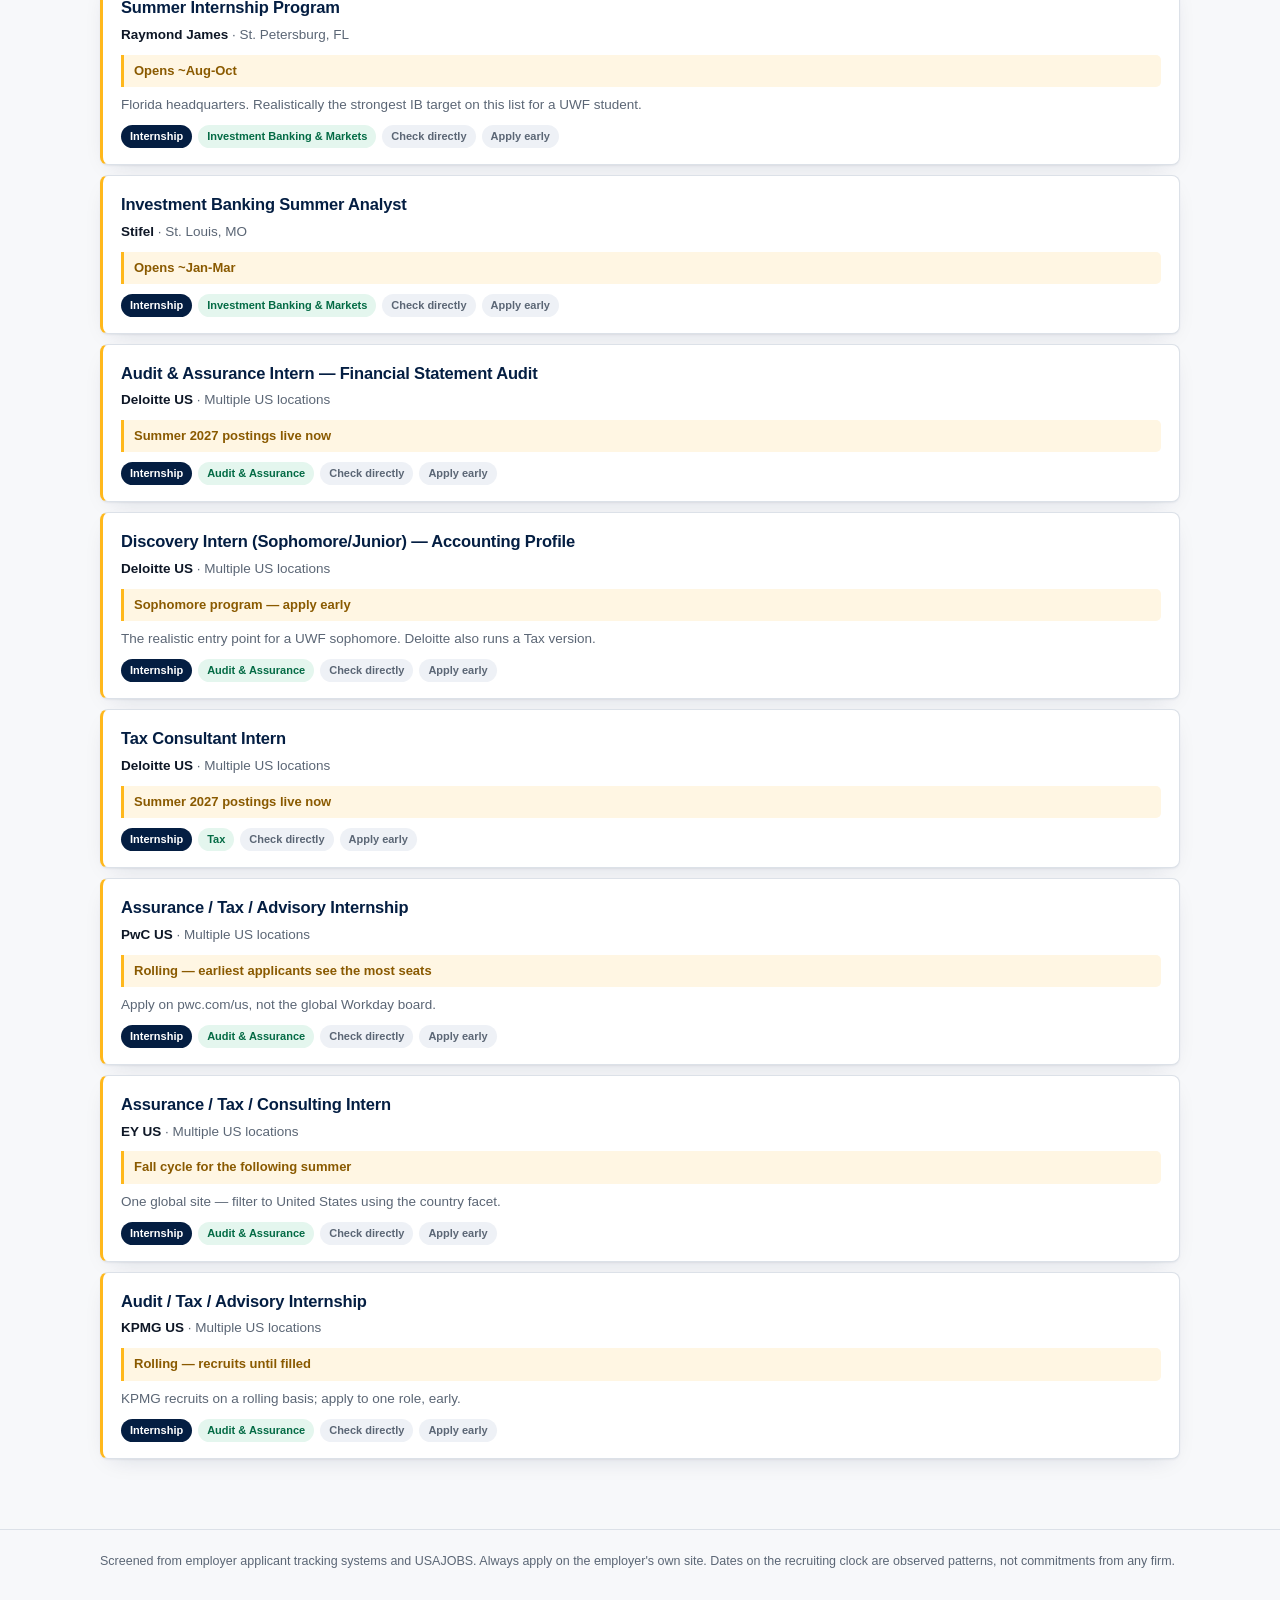
==== commit f02677f3: "Add files via upload" ====
--- a/site/index.html
+++ b/site/index.html
@@ -48,7 +48,8 @@
 .sec-head{display:flex;justify-content:space-between;align-items:baseline;gap:16px;flex-wrap:wrap;margin-bottom:4px}
 .sec-head h2{margin:0;font-size:17px;letter-spacing:-.01em}
 .sec-head .hint{font-size:13px;color:var(--muted);margin:0}
-.axis{position:relative;height:20px;margin:18px 0 2px;border-bottom:1px solid var(--line)}
+.axis-row{padding:0;border-bottom:0;margin:18px 0 2px}
+.axis{position:relative;height:20px;border-bottom:1px solid var(--line)}
 .tick{position:absolute;top:0;font-size:11px;color:var(--muted);transform:translateX(-50%);white-space:nowrap}
 .tick::after{content:"";position:absolute;left:50%;top:16px;width:1px;height:5px;background:var(--line)}
 .track{display:grid;grid-template-columns:190px 1fr;gap:14px;align-items:center;padding:9px 0;border-bottom:1px solid #EFF2F6}
@@ -151,7 +152,7 @@
       <h2 id="clockHead">Recruiting clock</h2>
       <p class="hint">Finance recruits up to 18 months ahead. Find your track, then check what has already closed.</p>
     </div>
-    <div class="axis" id="axis"></div>
+    <div class="track axis-row"><div></div><div class="axis" id="axis"></div></div>
     <div id="tracks"></div>
     <div class="legend">
       <span><i style="background:#00AF66"></i>Open now</span>
